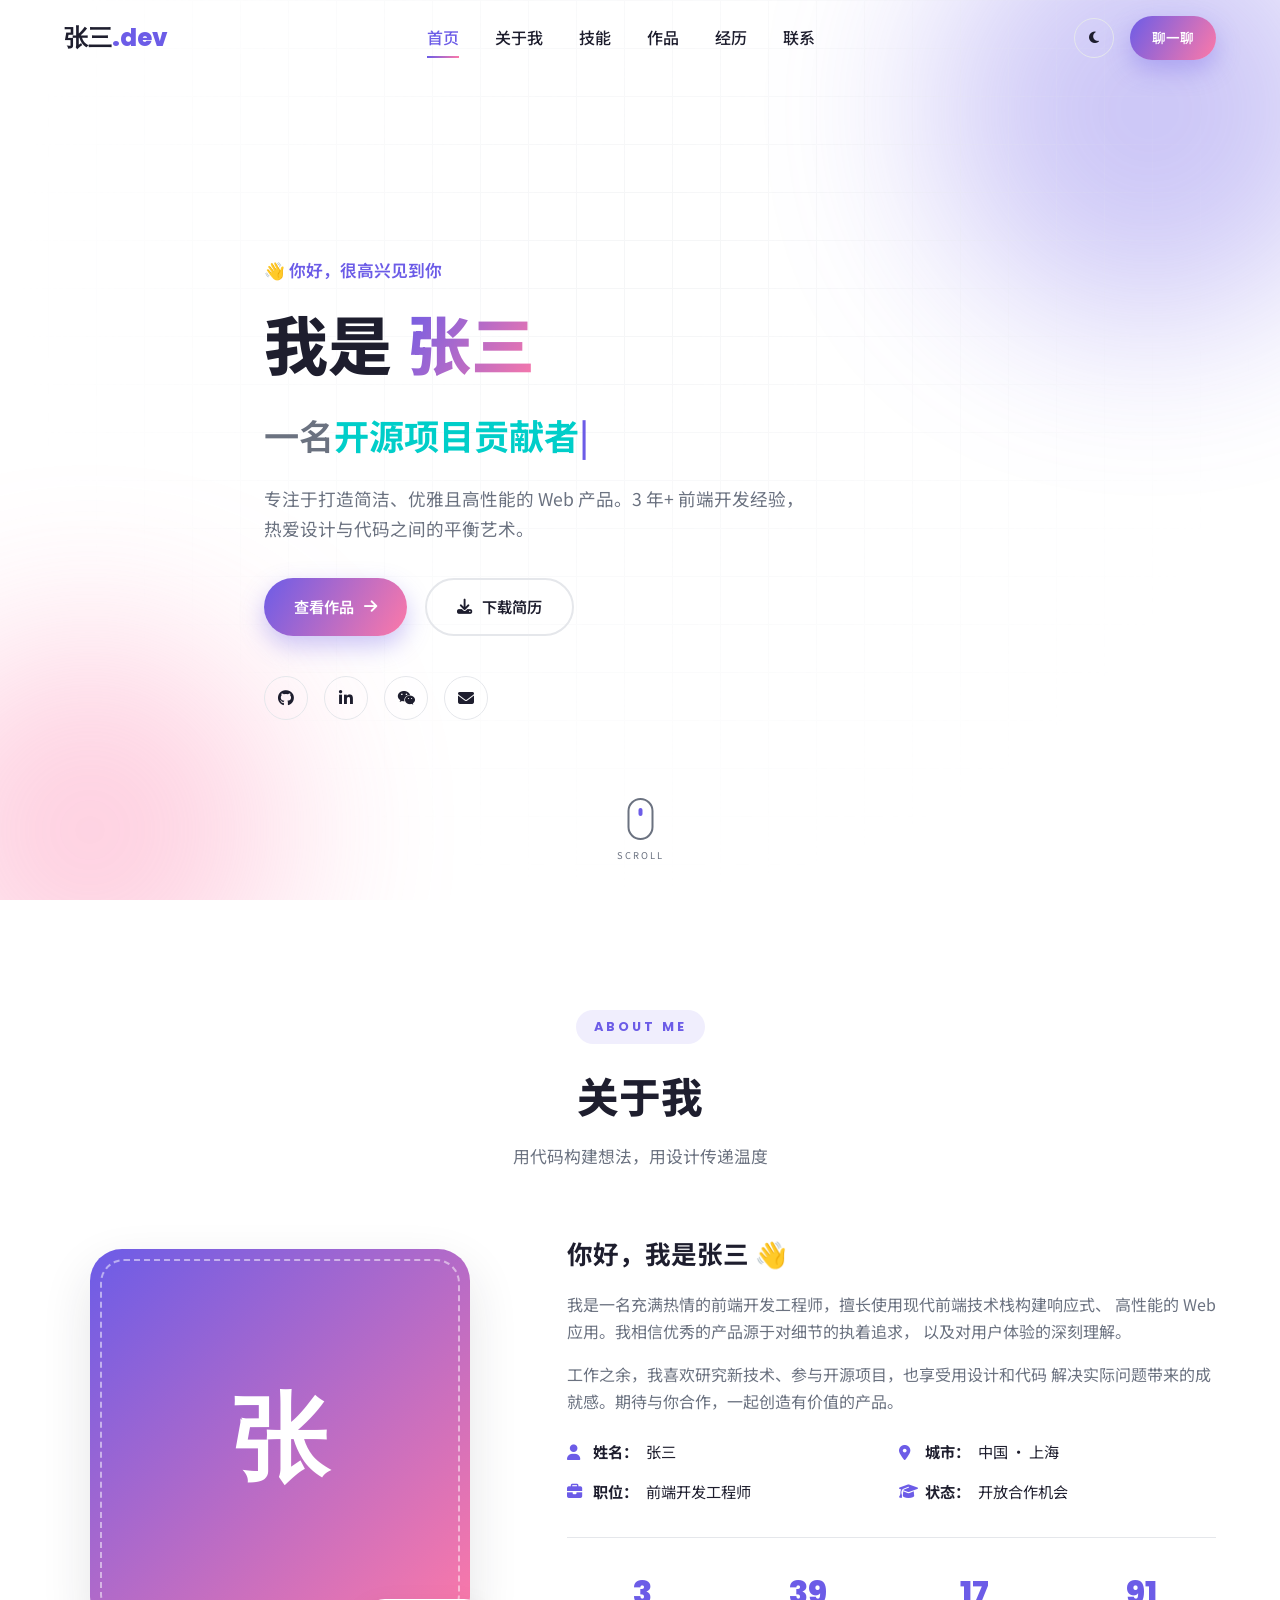
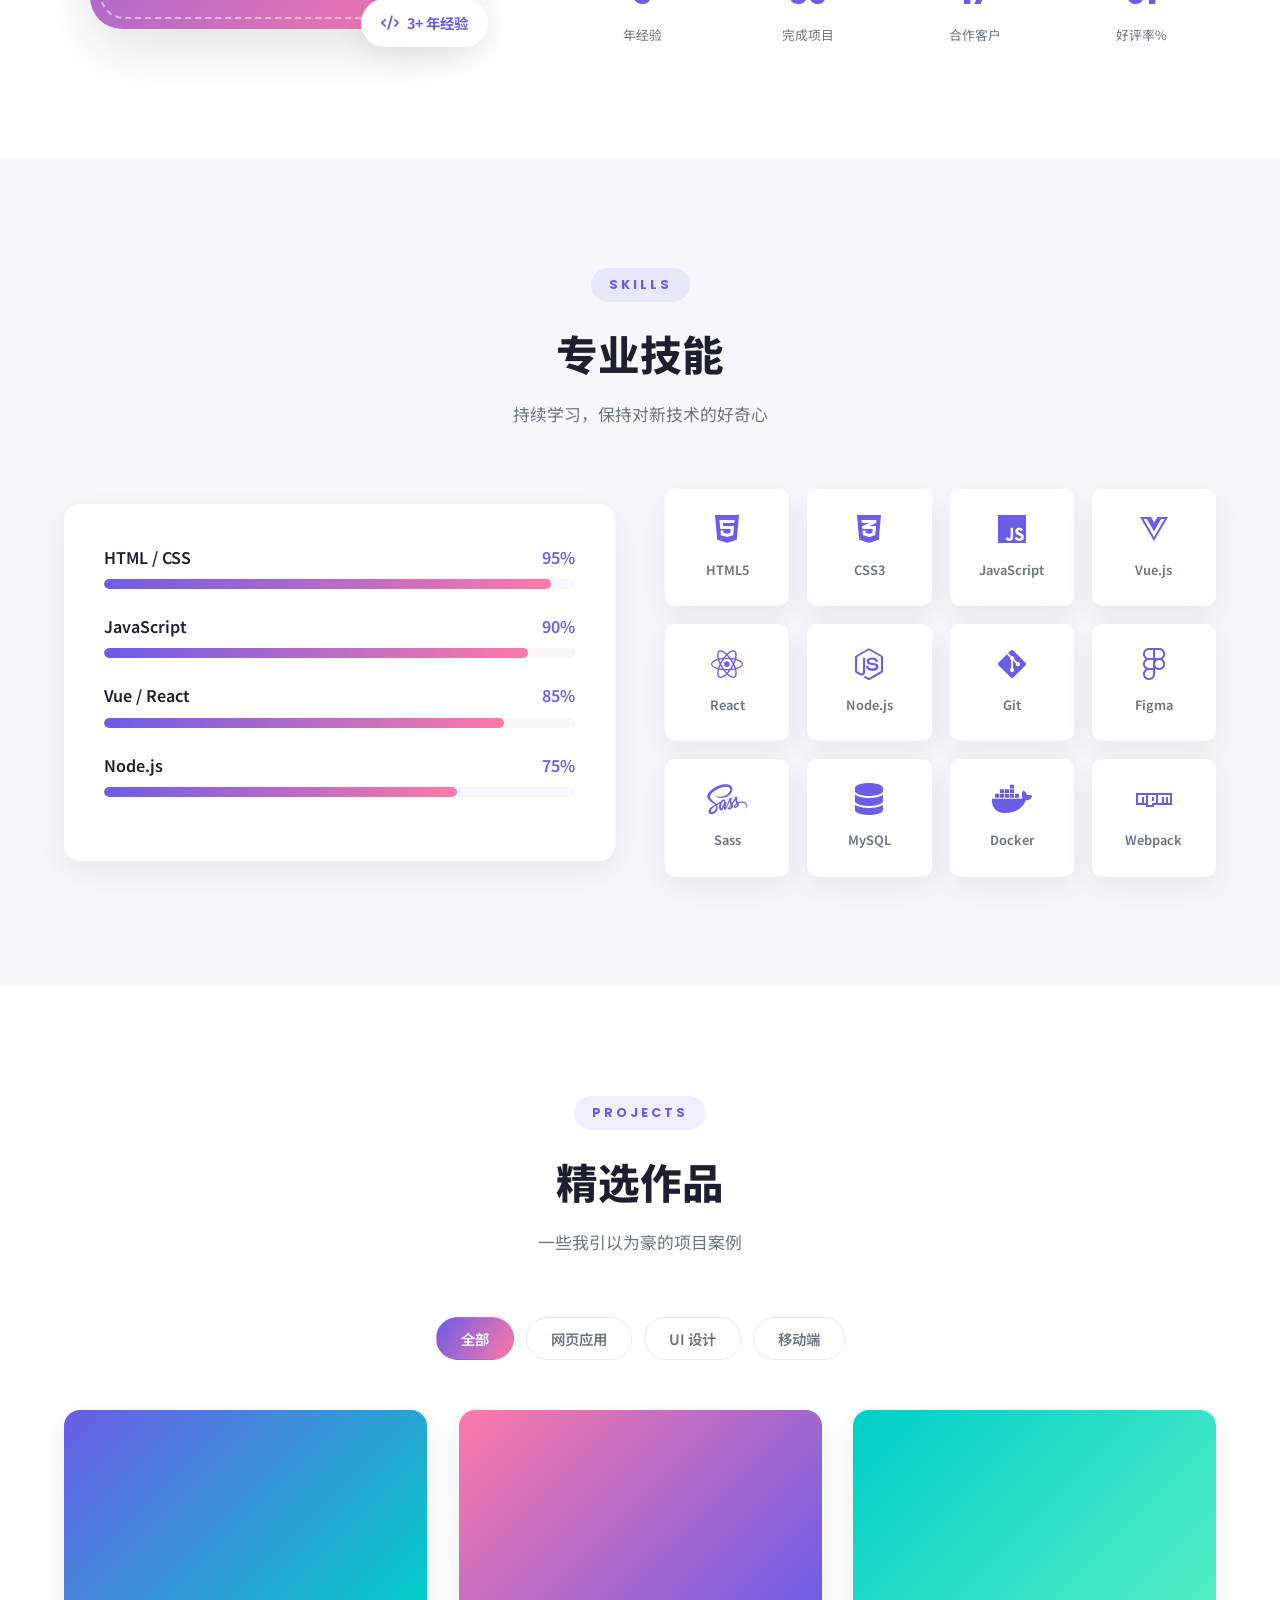
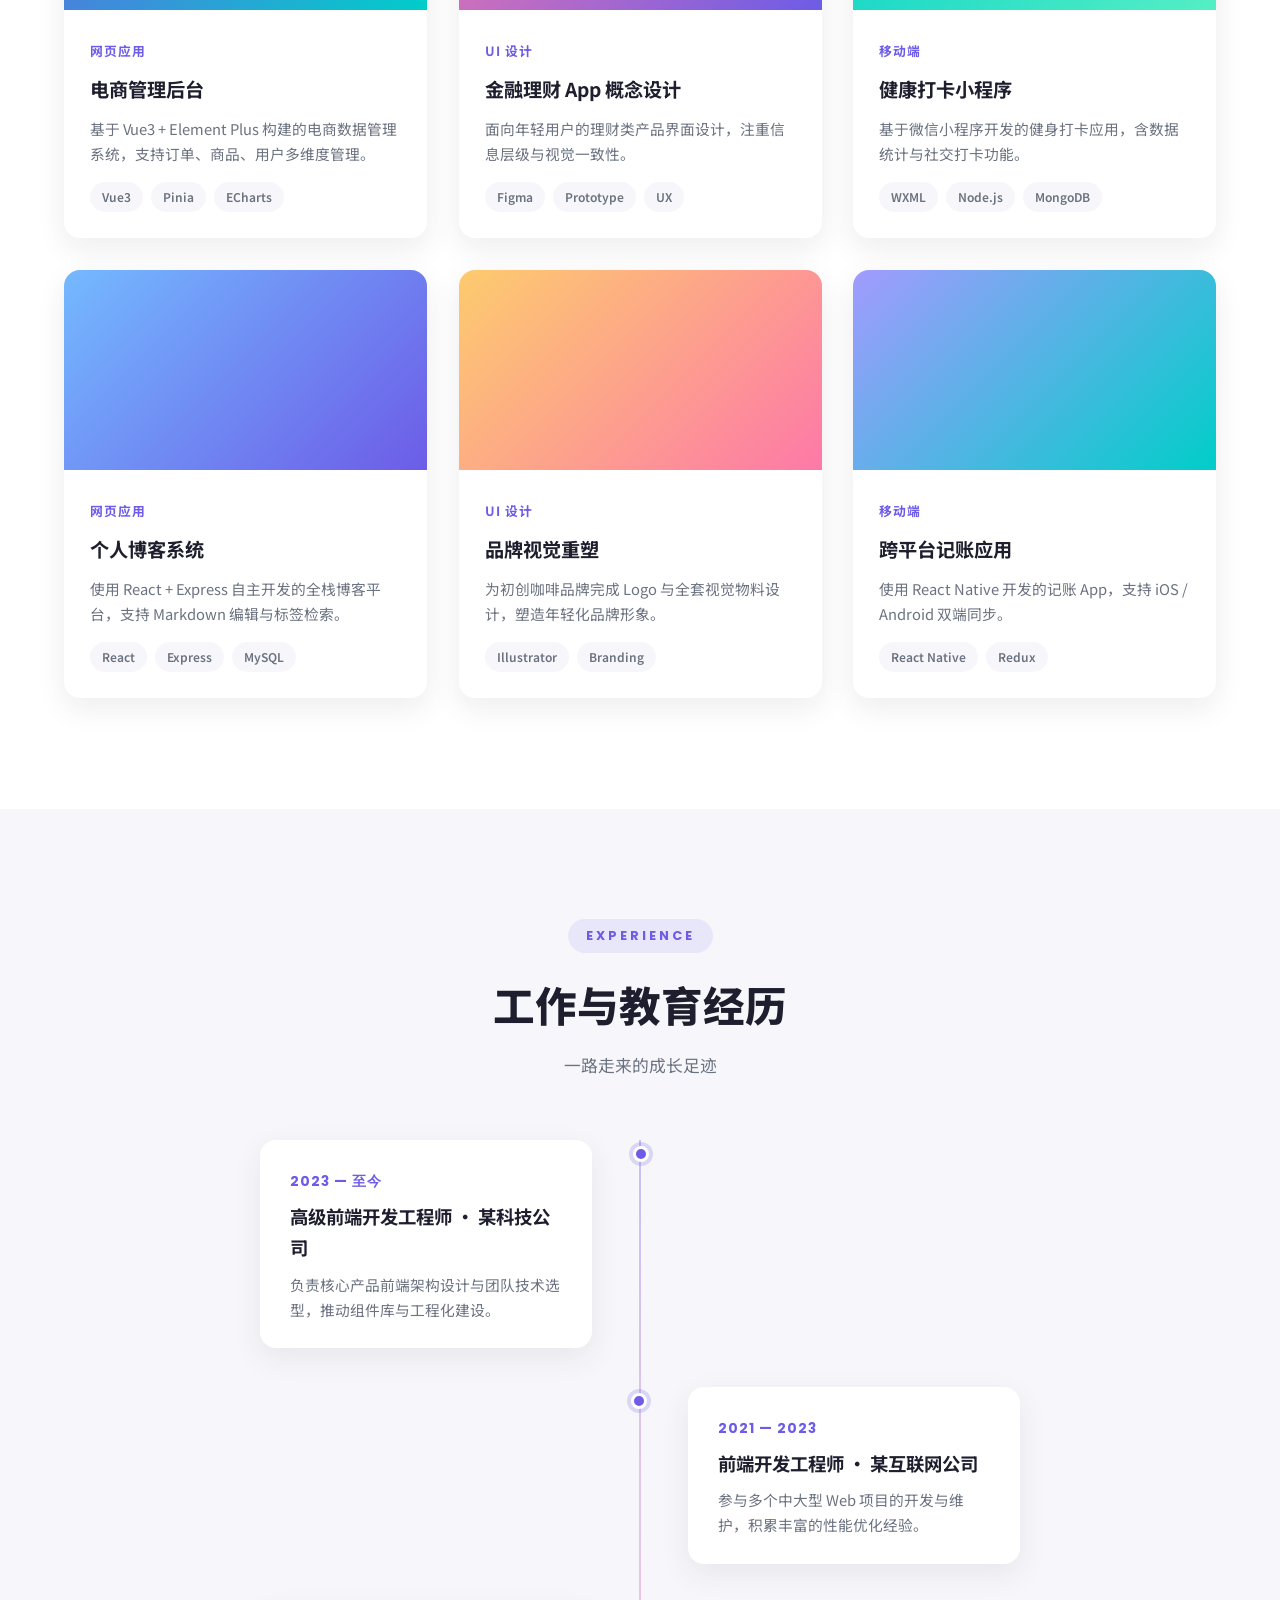
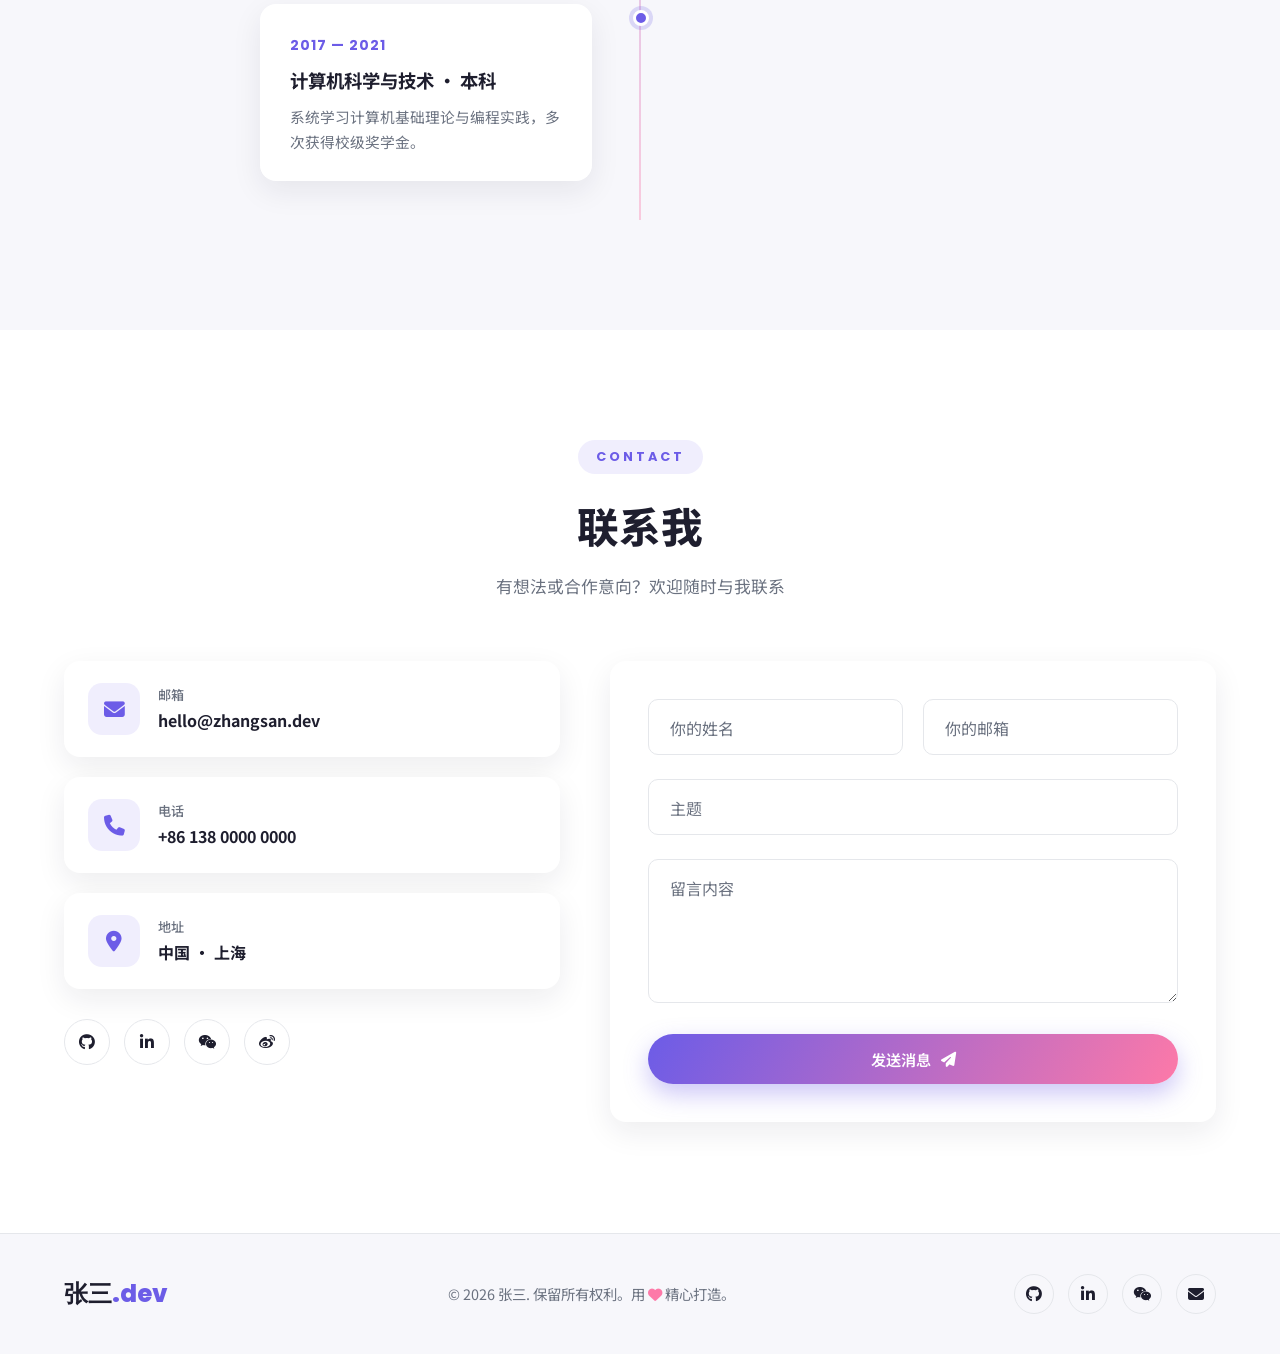
==== index.html @ 533875e2 "init: 初始化项目仓库 (index.html 主页面, css/style.css 样式, js/main.js 逻辑, demo/index.html 演示页, .gitignore 忽略 I" ====
<!DOCTYPE html>
<html lang="zh-CN">
<head>
<meta charset="UTF-8">
<meta name="viewport" content="width=device-width, initial-scale=1.0">
<title>张三 · 个人作品集</title>
<meta name="description" content="张三的个人作品集网站 —— 前端开发工程师，专注于创造美观且高效的数字体验。">
<link rel="icon" href="data:image/svg+xml,<svg xmlns=%22http://www.w3.org/2000/svg%22 viewBox=%220 0 100 100%22><text y=%22.9em%22 font-size=%2290%22>🚀</text></svg>">
<link rel="preconnect" href="https://fonts.googleapis.com">
<link href="https://fonts.googleapis.com/css2?family=Poppins:wght@400;500;600;700;800&family=Noto+Sans+SC:wght@400;500;700;900&display=swap" rel="stylesheet">
<link rel="stylesheet" href="https://cdnjs.cloudflare.com/ajax/libs/font-awesome/6.5.1/css/all.min.css">
<link rel="stylesheet" href="css/style.css">
</head>
<body>

<!-- 预加载动画 -->
<div id="preloader">
  <div class="loader-logo">JS<span>.</span></div>
</div>

<!-- 自定义鼠标光点（大屏效果） -->
<div class="cursor-dot" id="cursorDot"></div>

<!-- 顶部导航栏 -->
<header class="navbar" id="navbar">
  <div class="container nav-inner">
    <a href="#home" class="logo">张三<span>.dev</span></a>
    <nav class="nav-links" id="navLinks">
      <a href="#home" class="nav-link active" data-nav>首页</a>
      <a href="#about" class="nav-link" data-nav>关于我</a>
      <a href="#skills" class="nav-link" data-nav>技能</a>
      <a href="#projects" class="nav-link" data-nav>作品</a>
      <a href="#timeline" class="nav-link" data-nav>经历</a>
      <a href="#contact" class="nav-link" data-nav>联系</a>
    </nav>
    <div class="nav-actions">
      <button class="theme-toggle" id="themeToggle" aria-label="切换主题">
        <i class="fa-solid fa-moon"></i>
      </button>
      <a href="#contact" class="btn btn-primary btn-sm nav-cta">聊一聊</a>
      <button class="hamburger" id="hamburger" aria-label="打开菜单">
        <span></span><span></span><span></span>
      </button>
    </div>
  </div>
</header>

<!-- Hero 首屏 -->
<section id="home" class="hero">
  <div class="hero-bg">
    <div class="blob blob-1"></div>
    <div class="blob blob-2"></div>
    <div class="grid-overlay"></div>
  </div>
  <div class="container hero-inner">
    <p class="hero-eyebrow reveal-up">👋 你好，很高兴见到你</p>
    <h1 class="hero-title reveal-up" style="--delay:0.1s">
      我是 <span class="gradient-text">张三</span><br>
      <span class="typing-wrap">一名<span id="typedText" class="typed"></span><span class="cursor-blink">|</span></span>
    </h1>
    <p class="hero-desc reveal-up" style="--delay:0.2s">
      专注于打造简洁、优雅且高性能的 Web 产品。3 年+ 前端开发经验，
      热爱设计与代码之间的平衡艺术。
    </p>
    <div class="hero-actions reveal-up" style="--delay:0.3s">
      <a href="#projects" class="btn btn-primary">查看作品 <i class="fa-solid fa-arrow-right"></i></a>
      <a href="#" class="btn btn-outline" id="downloadCV"><i class="fa-solid fa-download"></i> 下载简历</a>
    </div>
    <div class="hero-socials reveal-up" style="--delay:0.4s">
      <a href="#" aria-label="GitHub"><i class="fa-brands fa-github"></i></a>
      <a href="#" aria-label="领英"><i class="fa-brands fa-linkedin-in"></i></a>
      <a href="#" aria-label="微信"><i class="fa-brands fa-weixin"></i></a>
      <a href="#" aria-label="邮箱"><i class="fa-solid fa-envelope"></i></a>
    </div>
  </div>
  <a href="#about" class="scroll-indicator" aria-label="向下滚动">
    <span></span>
    <small>SCROLL</small>
  </a>
</section>

<!-- 关于我 -->
<section id="about" class="section">
  <div class="container">
    <div class="section-head reveal-up">
      <span class="section-tag">ABOUT ME</span>
      <h2 class="section-title">关于我</h2>
      <p class="section-sub">用代码构建想法，用设计传递温度</p>
    </div>
    <div class="about-grid">
      <div class="about-visual reveal-left">
        <div class="avatar-frame">
          <div class="avatar-circle">
            <span>张</span>
          </div>
          <div class="avatar-badge"><i class="fa-solid fa-code"></i> 3+ 年经验</div>
        </div>
      </div>
      <div class="about-content reveal-right">
        <h3>你好，我是张三 <span class="wave">👋</span></h3>
        <p>
          我是一名充满热情的前端开发工程师，擅长使用现代前端技术栈构建响应式、
          高性能的 Web 应用。我相信优秀的产品源于对细节的执着追求，
          以及对用户体验的深刻理解。
        </p>
        <p>
          工作之余，我喜欢研究新技术、参与开源项目，也享受用设计和代码
          解决实际问题带来的成就感。期待与你合作，一起创造有价值的产品。
        </p>
        <div class="about-info">
          <div><i class="fa-solid fa-user"></i> <b>姓名：</b>张三</div>
          <div><i class="fa-solid fa-location-dot"></i> <b>城市：</b>中国 · 上海</div>
          <div><i class="fa-solid fa-briefcase"></i> <b>职位：</b>前端开发工程师</div>
          <div><i class="fa-solid fa-graduation-cap"></i> <b>状态：</b>开放合作机会</div>
        </div>
        <div class="stats-row">
          <div class="stat-item"><span class="stat-num" data-count="3">0</span><small>年经验</small></div>
          <div class="stat-item"><span class="stat-num" data-count="42">0</span><small>完成项目</small></div>
          <div class="stat-item"><span class="stat-num" data-count="18">0</span><small>合作客户</small></div>
          <div class="stat-item"><span class="stat-num" data-count="99">0</span><small>好评率%</small></div>
        </div>
      </div>
    </div>
  </div>
</section>

<!-- 技能 -->
<section id="skills" class="section section-alt">
  <div class="container">
    <div class="section-head reveal-up">
      <span class="section-tag">SKILLS</span>
      <h2 class="section-title">专业技能</h2>
      <p class="section-sub">持续学习，保持对新技术的好奇心</p>
    </div>
    <div class="skills-grid">
      <div class="skill-card reveal-up" style="--delay:0.05s">
        <div class="skill-bar-row"><span>HTML / CSS</span><em>95%</em></div>
        <div class="skill-bar"><i style="--w:95%"></i></div>
        <div class="skill-bar-row"><span>JavaScript</span><em>90%</em></div>
        <div class="skill-bar"><i style="--w:90%"></i></div>
        <div class="skill-bar-row"><span>Vue / React</span><em>85%</em></div>
        <div class="skill-bar"><i style="--w:85%"></i></div>
        <div class="skill-bar-row"><span>Node.js</span><em>75%</em></div>
        <div class="skill-bar"><i style="--w:75%"></i></div>
      </div>
      <div class="skill-icons reveal-up" style="--delay:0.15s">
        <div class="icon-card"><i class="fa-brands fa-html5"></i><span>HTML5</span></div>
        <div class="icon-card"><i class="fa-brands fa-css3-alt"></i><span>CSS3</span></div>
        <div class="icon-card"><i class="fa-brands fa-js"></i><span>JavaScript</span></div>
        <div class="icon-card"><i class="fa-brands fa-vuejs"></i><span>Vue.js</span></div>
        <div class="icon-card"><i class="fa-brands fa-react"></i><span>React</span></div>
        <div class="icon-card"><i class="fa-brands fa-node-js"></i><span>Node.js</span></div>
        <div class="icon-card"><i class="fa-brands fa-git-alt"></i><span>Git</span></div>
        <div class="icon-card"><i class="fa-brands fa-figma"></i><span>Figma</span></div>
        <div class="icon-card"><i class="fa-brands fa-sass"></i><span>Sass</span></div>
        <div class="icon-card"><i class="fa-solid fa-database"></i><span>MySQL</span></div>
        <div class="icon-card"><i class="fa-brands fa-docker"></i><span>Docker</span></div>
        <div class="icon-card"><i class="fa-brands fa-npm"></i><span>Webpack</span></div>
      </div>
    </div>
  </div>
</section>

<!-- 作品展示 -->
<section id="projects" class="section">
  <div class="container">
    <div class="section-head reveal-up">
      <span class="section-tag">PROJECTS</span>
      <h2 class="section-title">精选作品</h2>
      <p class="section-sub">一些我引以为豪的项目案例</p>
    </div>
    <div class="filter-bar reveal-up">
      <button class="filter-btn active" data-filter="all">全部</button>
      <button class="filter-btn" data-filter="web">网页应用</button>
      <button class="filter-btn" data-filter="ui">UI 设计</button>
      <button class="filter-btn" data-filter="mobile">移动端</button>
    </div>
    <div class="projects-grid" id="projectsGrid">

      <article class="project-card reveal-up" data-cat="web" style="--delay:0.05s">
        <div class="project-thumb thumb-1">
          <div class="project-overlay">
            <a href="#" aria-label="预览"><i class="fa-solid fa-eye"></i></a>
            <a href="#" aria-label="源码"><i class="fa-brands fa-github"></i></a>
          </div>
        </div>
        <div class="project-body">
          <span class="project-cat">网页应用</span>
          <h3>电商管理后台</h3>
          <p>基于 Vue3 + Element Plus 构建的电商数据管理系统，支持订单、商品、用户多维度管理。</p>
          <div class="tags"><span>Vue3</span><span>Pinia</span><span>ECharts</span></div>
        </div>
      </article>

      <article class="project-card reveal-up" data-cat="ui" style="--delay:0.1s">
        <div class="project-thumb thumb-2">
          <div class="project-overlay">
            <a href="#" aria-label="预览"><i class="fa-solid fa-eye"></i></a>
            <a href="#" aria-label="源码"><i class="fa-brands fa-github"></i></a>
          </div>
        </div>
        <div class="project-body">
          <span class="project-cat">UI 设计</span>
          <h3>金融理财 App 概念设计</h3>
          <p>面向年轻用户的理财类产品界面设计，注重信息层级与视觉一致性。</p>
          <div class="tags"><span>Figma</span><span>Prototype</span><span>UX</span></div>
        </div>
      </article>

      <article class="project-card reveal-up" data-cat="mobile" style="--delay:0.15s">
        <div class="project-thumb thumb-3">
          <div class="project-overlay">
            <a href="#" aria-label="预览"><i class="fa-solid fa-eye"></i></a>
            <a href="#" aria-label="源码"><i class="fa-brands fa-github"></i></a>
          </div>
        </div>
        <div class="project-body">
          <span class="project-cat">移动端</span>
          <h3>健康打卡小程序</h3>
          <p>基于微信小程序开发的健身打卡应用，含数据统计与社交打卡功能。</p>
          <div class="tags"><span>WXML</span><span>Node.js</span><span>MongoDB</span></div>
        </div>
      </article>

      <article class="project-card reveal-up" data-cat="web" style="--delay:0.2s">
        <div class="project-thumb thumb-4">
          <div class="project-overlay">
            <a href="#" aria-label="预览"><i class="fa-solid fa-eye"></i></a>
            <a href="#" aria-label="源码"><i class="fa-brands fa-github"></i></a>
          </div>
        </div>
        <div class="project-body">
          <span class="project-cat">网页应用</span>
          <h3>个人博客系统</h3>
          <p>使用 React + Express 自主开发的全栈博客平台，支持 Markdown 编辑与标签检索。</p>
          <div class="tags"><span>React</span><span>Express</span><span>MySQL</span></div>
        </div>
      </article>

      <article class="project-card reveal-up" data-cat="ui" style="--delay:0.25s">
        <div class="project-thumb thumb-5">
          <div class="project-overlay">
            <a href="#" aria-label="预览"><i class="fa-solid fa-eye"></i></a>
            <a href="#" aria-label="源码"><i class="fa-brands fa-github"></i></a>
          </div>
        </div>
        <div class="project-body">
          <span class="project-cat">UI 设计</span>
          <h3>品牌视觉重塑</h3>
          <p>为初创咖啡品牌完成 Logo 与全套视觉物料设计，塑造年轻化品牌形象。</p>
          <div class="tags"><span>Illustrator</span><span>Branding</span></div>
        </div>
      </article>

      <article class="project-card reveal-up" data-cat="mobile" style="--delay:0.3s">
        <div class="project-thumb thumb-6">
          <div class="project-overlay">
            <a href="#" aria-label="预览"><i class="fa-solid fa-eye"></i></a>
            <a href="#" aria-label="源码"><i class="fa-brands fa-github"></i></a>
          </div>
        </div>
        <div class="project-body">
          <span class="project-cat">移动端</span>
          <h3>跨平台记账应用</h3>
          <p>使用 React Native 开发的记账 App，支持 iOS / Android 双端同步。</p>
          <div class="tags"><span>React Native</span><span>Redux</span></div>
        </div>
      </article>

    </div>
  </div>
</section>

<!-- 经历时间线 -->
<section id="timeline" class="section section-alt">
  <div class="container">
    <div class="section-head reveal-up">
      <span class="section-tag">EXPERIENCE</span>
      <h2 class="section-title">工作与教育经历</h2>
      <p class="section-sub">一路走来的成长足迹</p>
    </div>
    <div class="timeline">
      <div class="timeline-item reveal-up">
        <div class="timeline-dot"></div>
        <div class="timeline-content">
          <span class="timeline-date">2023 — 至今</span>
          <h3>高级前端开发工程师 · 某科技公司</h3>
          <p>负责核心产品前端架构设计与团队技术选型，推动组件库与工程化建设。</p>
        </div>
      </div>
      <div class="timeline-item reveal-up">
        <div class="timeline-dot"></div>
        <div class="timeline-content">
          <span class="timeline-date">2021 — 2023</span>
          <h3>前端开发工程师 · 某互联网公司</h3>
          <p>参与多个中大型 Web 项目的开发与维护，积累丰富的性能优化经验。</p>
        </div>
      </div>
      <div class="timeline-item reveal-up">
        <div class="timeline-dot"></div>
        <div class="timeline-content">
          <span class="timeline-date">2017 — 2021</span>
          <h3>计算机科学与技术 · 本科</h3>
          <p>系统学习计算机基础理论与编程实践，多次获得校级奖学金。</p>
        </div>
      </div>
    </div>
  </div>
</section>

<!-- 联系方式 -->
<section id="contact" class="section">
  <div class="container">
    <div class="section-head reveal-up">
      <span class="section-tag">CONTACT</span>
      <h2 class="section-title">联系我</h2>
      <p class="section-sub">有想法或合作意向？欢迎随时与我联系</p>
    </div>
    <div class="contact-grid">
      <div class="contact-info reveal-left">
        <div class="contact-item">
          <div class="contact-icon"><i class="fa-solid fa-envelope"></i></div>
          <div><b>邮箱</b><p>hello@zhangsan.dev</p></div>
        </div>
        <div class="contact-item">
          <div class="contact-icon"><i class="fa-solid fa-phone"></i></div>
          <div><b>电话</b><p>+86 138 0000 0000</p></div>
        </div>
        <div class="contact-item">
          <div class="contact-icon"><i class="fa-solid fa-location-dot"></i></div>
          <div><b>地址</b><p>中国 · 上海</p></div>
        </div>
        <div class="contact-socials">
          <a href="#" aria-label="GitHub"><i class="fa-brands fa-github"></i></a>
          <a href="#" aria-label="领英"><i class="fa-brands fa-linkedin-in"></i></a>
          <a href="#" aria-label="微信"><i class="fa-brands fa-weixin"></i></a>
          <a href="#" aria-label="微博"><i class="fa-brands fa-weibo"></i></a>
        </div>
      </div>
      <form class="contact-form reveal-right" id="contactForm" novalidate>
        <div class="form-row">
          <div class="form-group">
            <input type="text" id="name" name="name" placeholder=" " required>
            <label for="name">你的姓名</label>
            <span class="form-error">请输入姓名</span>
          </div>
          <div class="form-group">
            <input type="email" id="email" name="email" placeholder=" " required>
            <label for="email">你的邮箱</label>
            <span class="form-error">请输入有效邮箱</span>
          </div>
        </div>
        <div class="form-group">
          <input type="text" id="subject" name="subject" placeholder=" " required>
          <label for="subject">主题</label>
          <span class="form-error">请输入主题</span>
        </div>
        <div class="form-group">
          <textarea id="message" name="message" rows="5" placeholder=" " required></textarea>
          <label for="message">留言内容</label>
          <span class="form-error">请输入留言内容</span>
        </div>
        <button type="submit" class="btn btn-primary btn-block">
          <span>发送消息</span> <i class="fa-solid fa-paper-plane"></i>
        </button>
        <p class="form-success" id="formSuccess">✅ 消息已发送，我会尽快回复你！</p>
      </form>
    </div>
  </div>
</section>

<!-- 页脚 -->
<footer class="footer">
  <div class="container footer-inner">
    <a href="#home" class="logo">张三<span>.dev</span></a>
    <p>&copy; <span id="year"></span> 张三. 保留所有权利。用 <i class="fa-solid fa-heart"></i> 精心打造。</p>
    <div class="footer-socials">
      <a href="#" aria-label="GitHub"><i class="fa-brands fa-github"></i></a>
      <a href="#" aria-label="领英"><i class="fa-brands fa-linkedin-in"></i></a>
      <a href="#" aria-label="微信"><i class="fa-brands fa-weixin"></i></a>
      <a href="#" aria-label="邮箱"><i class="fa-solid fa-envelope"></i></a>
    </div>
  </div>
</footer>

<button id="backToTop" aria-label="回到顶部"><i class="fa-solid fa-arrow-up"></i></button>

<script src="js/main.js"></script>
</body>
</html>
---- css/style.css ----
/* ==========================================================================
   个人作品集网站 · 样式表
   目录：
   1. 变量 & 基础重置
   2. 通用工具类（按钮、容器、section 标题等）
   3. 预加载 & 光标
   4. 导航栏
   5. Hero 首屏
   6. 关于我
   7. 技能
   8. 作品
   9. 时间线
   10. 联系表单
   11. 页脚 & 回到顶部
   12. 动画 & 响应式
   ========================================================================== */

/* 1. 变量 & 基础重置 ------------------------------------------------------ */
:root {
  --primary: #6c5ce7;
  --primary-dark: #5647c9;
  --accent: #00cec9;
  --pink: #fd79a8;
  --bg: #ffffff;
  --bg-alt: #f7f7fb;
  --text: #1e1e2e;
  --text-light: #6b7280;
  --border: #e5e7eb;
  --card-bg: #ffffff;
  --shadow: 0 10px 30px rgba(30, 30, 46, 0.08);
  --shadow-lg: 0 20px 50px rgba(30, 30, 46, 0.12);
  --radius: 16px;
  --radius-sm: 10px;
  --font-en: 'Poppins', sans-serif;
  --font-cn: 'Noto Sans SC', sans-serif;
  --transition: 0.35s cubic-bezier(0.65, 0, 0.35, 1);
  --header-h: 76px;
}

[data-theme="dark"] {
  --bg: #0f0f1a;
  --bg-alt: #15151f;
  --text: #edeef7;
  --text-light: #9a9ab0;
  --border: #2a2a3d;
  --card-bg: #191926;
  --shadow: 0 10px 30px rgba(0, 0, 0, 0.35);
  --shadow-lg: 0 20px 50px rgba(0, 0, 0, 0.5);
}

* { margin: 0; padding: 0; box-sizing: border-box; }

html { scroll-behavior: smooth; }

body {
  font-family: var(--font-cn), var(--font-en);
  background: var(--bg);
  color: var(--text);
  line-height: 1.7;
  overflow-x: hidden;
  transition: background var(--transition), color var(--transition);
}

img { max-width: 100%; display: block; }
a { text-decoration: none; color: inherit; }
ul, li { list-style: none; }
button { font-family: inherit; border: none; background: none; cursor: pointer; }
input, textarea { font-family: inherit; }

::selection { background: var(--primary); color: #fff; }

::-webkit-scrollbar { width: 8px; }
::-webkit-scrollbar-track { background: var(--bg-alt); }
::-webkit-scrollbar-thumb { background: var(--primary); border-radius: 10px; }

.container {
  width: 100%;
  max-width: 1200px;
  margin: 0 auto;
  padding: 0 24px;
}

/* 2. 通用工具类 ----------------------------------------------------------- */
.gradient-text {
  background: linear-gradient(120deg, var(--primary), var(--pink));
  -webkit-background-clip: text;
  background-clip: text;
  color: transparent;
}

.btn {
  display: inline-flex;
  align-items: center;
  gap: 10px;
  padding: 14px 30px;
  border-radius: 50px;
  font-weight: 600;
  font-size: 0.95rem;
  transition: all var(--transition);
  white-space: nowrap;
}
.btn-primary {
  background: linear-gradient(120deg, var(--primary), var(--pink));
  color: #fff;
  box-shadow: 0 10px 25px rgba(108, 92, 231, 0.35);
}
.btn-primary:hover { transform: translateY(-3px); box-shadow: 0 15px 30px rgba(108, 92, 231, 0.45); }
.btn-outline {
  border: 2px solid var(--border);
  color: var(--text);
}
.btn-outline:hover { border-color: var(--primary); color: var(--primary); transform: translateY(-3px); }
.btn-sm { padding: 10px 22px; font-size: 0.85rem; }
.btn-block { width: 100%; justify-content: center; }

.section { padding: 110px 0; }
.section-alt { background: var(--bg-alt); }

.section-head { text-align: center; max-width: 640px; margin: 0 auto 60px; }
.section-tag {
  display: inline-block;
  font-family: var(--font-en);
  font-size: 0.8rem;
  font-weight: 700;
  letter-spacing: 3px;
  color: var(--primary);
  background: rgba(108, 92, 231, 0.1);
  padding: 6px 18px;
  border-radius: 30px;
  margin-bottom: 16px;
}
.section-title {
  font-size: clamp(1.8rem, 4vw, 2.6rem);
  font-weight: 800;
  margin-bottom: 12px;
}
.section-sub { color: var(--text-light); font-size: 1.05rem; }

/* 3. 预加载 & 光标 --------------------------------------------------------- */
#preloader {
  position: fixed;
  inset: 0;
  z-index: 9999;
  background: var(--bg);
  display: flex;
  align-items: center;
  justify-content: center;
  transition: opacity 0.6s ease, visibility 0.6s ease;
}
#preloader.hidden { opacity: 0; visibility: hidden; }
.loader-logo {
  font-family: var(--font-en);
  font-size: 2.5rem;
  font-weight: 800;
  color: var(--text);
  animation: pulseLogo 1.1s ease-in-out infinite;
}
.loader-logo span { color: var(--primary); }
@keyframes pulseLogo {
  0%, 100% { transform: scale(1); opacity: 1; }
  50% { transform: scale(1.15); opacity: 0.6; }
}

.cursor-dot {
  position: fixed;
  width: 18px;
  height: 18px;
  border: 2px solid var(--primary);
  border-radius: 50%;
  pointer-events: none;
  z-index: 9998;
  transform: translate(-50%, -50%);
  transition: width 0.2s, height 0.2s, background 0.2s;
  display: none;
}
@media (hover: hover) and (pointer: fine) {
  .cursor-dot { display: block; }
}
.cursor-dot.grow { width: 36px; height: 36px; background: rgba(108, 92, 231, 0.15); }

/* 4. 导航栏 --------------------------------------------------------------- */
.navbar {
  position: fixed;
  top: 0;
  left: 0;
  right: 0;
  z-index: 1000;
  height: var(--header-h);
  display: flex;
  align-items: center;
  transition: background var(--transition), box-shadow var(--transition), height var(--transition);
}
.navbar.scrolled {
  background: var(--bg);
  box-shadow: 0 4px 24px rgba(0, 0, 0, 0.08);
  height: 66px;
}
.nav-inner { display: flex; align-items: center; justify-content: space-between; width: 100%; }
.logo {
  font-family: var(--font-en);
  font-size: 1.5rem;
  font-weight: 800;
  color: var(--text);
}
.logo span { color: var(--primary); }
.nav-links { display: flex; gap: 36px; }
.nav-link {
  position: relative;
  font-weight: 500;
  color: var(--text);
  padding: 6px 0;
}
.nav-link::after {
  content: '';
  position: absolute;
  left: 0; bottom: 0;
  width: 0; height: 2px;
  background: linear-gradient(90deg, var(--primary), var(--pink));
  transition: width var(--transition);
}
.nav-link:hover::after, .nav-link.active::after { width: 100%; }
.nav-link.active { color: var(--primary); }
.nav-actions { display: flex; align-items: center; gap: 16px; }
.theme-toggle {
  width: 40px; height: 40px;
  border-radius: 50%;
  display: flex; align-items: center; justify-content: center;
  border: 1px solid var(--border);
  color: var(--text);
  transition: all var(--transition);
}
.theme-toggle:hover { background: var(--primary); color: #fff; border-color: var(--primary); }
.nav-cta { display: inline-flex; }
.hamburger {
  display: none;
  flex-direction: column;
  gap: 5px;
  width: 30px;
}
.hamburger span {
  height: 2px;
  background: var(--text);
  border-radius: 2px;
  transition: all var(--transition);
}
.hamburger.active span:nth-child(1) { transform: translateY(7px) rotate(45deg); }
.hamburger.active span:nth-child(2) { opacity: 0; }
.hamburger.active span:nth-child(3) { transform: translateY(-7px) rotate(-45deg); }

/* 5. Hero 首屏 ------------------------------------------------------------ */
.hero {
  position: relative;
  min-height: 100vh;
  display: flex;
  align-items: center;
  overflow: hidden;
  padding-top: var(--header-h);
}
.hero-bg { position: absolute; inset: 0; z-index: -1; overflow: hidden; }
.blob {
  position: absolute;
  border-radius: 50%;
  filter: blur(90px);
  opacity: 0.35;
  animation: floatBlob 10s ease-in-out infinite;
}
.blob-1 {
  width: 420px; height: 420px;
  background: var(--primary);
  top: -100px; right: -80px;
}
.blob-2 {
  width: 380px; height: 380px;
  background: var(--pink);
  bottom: -120px; left: -100px;
  animation-delay: 2s;
}
@keyframes floatBlob {
  0%, 100% { transform: translate(0, 0) scale(1); }
  50% { transform: translate(30px, -30px) scale(1.08); }
}
.grid-overlay {
  position: absolute; inset: 0;
  background-image:
    linear-gradient(var(--border) 1px, transparent 1px),
    linear-gradient(90deg, var(--border) 1px, transparent 1px);
  background-size: 48px 48px;
  opacity: 0.35;
  mask-image: radial-gradient(circle at 50% 30%, #000 10%, transparent 70%);
}
.hero-inner { max-width: 800px; }
.hero-eyebrow {
  font-weight: 600;
  color: var(--primary);
  margin-bottom: 18px;
  font-size: 1.05rem;
}
.hero-title {
  font-size: clamp(2.2rem, 6vw, 4rem);
  font-weight: 800;
  line-height: 1.25;
  margin-bottom: 22px;
}
.typing-wrap { color: var(--text-light); font-size: 0.55em; font-weight: 600; display: inline-block; margin-top: 8px; }
.typed { color: var(--accent); font-weight: 700; }
.cursor-blink { animation: blink 0.9s step-end infinite; color: var(--primary); }
@keyframes blink { 50% { opacity: 0; } }
.hero-desc {
  font-size: 1.1rem;
  color: var(--text-light);
  max-width: 560px;
  margin-bottom: 34px;
}
.hero-actions { display: flex; gap: 18px; flex-wrap: wrap; margin-bottom: 40px; }
.hero-socials { display: flex; gap: 16px; }
.hero-socials a {
  width: 44px; height: 44px;
  display: flex; align-items: center; justify-content: center;
  border: 1px solid var(--border);
  border-radius: 50%;
  transition: all var(--transition);
}
.hero-socials a:hover {
  background: linear-gradient(120deg, var(--primary), var(--pink));
  color: #fff;
  border-color: transparent;
  transform: translateY(-4px);
}
.scroll-indicator {
  position: absolute;
  bottom: 36px; left: 50%;
  transform: translateX(-50%);
  display: flex; flex-direction: column; align-items: center; gap: 8px;
  color: var(--text-light);
  font-size: 0.7rem;
  letter-spacing: 2px;
}
.scroll-indicator span {
  width: 26px; height: 42px;
  border: 2px solid var(--text-light);
  border-radius: 20px;
  position: relative;
}
.scroll-indicator span::before {
  content: '';
  position: absolute;
  top: 8px; left: 50%;
  width: 4px; height: 8px;
  background: var(--primary);
  border-radius: 4px;
  transform: translateX(-50%);
  animation: scrollDot 1.6s ease infinite;
}
@keyframes scrollDot {
  0% { top: 8px; opacity: 1; }
  70% { top: 24px; opacity: 0; }
  100% { top: 8px; opacity: 0; }
}

/* 6. 关于我 ---------------------------------------------------------------- */
.about-grid {
  display: grid;
  grid-template-columns: 0.8fr 1.2fr;
  gap: 70px;
  align-items: center;
}
.avatar-frame { position: relative; max-width: 380px; margin: 0 auto; }
.avatar-circle {
  width: 100%;
  aspect-ratio: 1;
  border-radius: 32px;
  background: linear-gradient(135deg, var(--primary), var(--pink));
  display: flex;
  align-items: center;
  justify-content: center;
  box-shadow: var(--shadow-lg);
  position: relative;
  overflow: hidden;
}
.avatar-circle::before {
  content: '';
  position: absolute;
  inset: 10px;
  border: 2px dashed rgba(255,255,255,0.5);
  border-radius: 24px;
  animation: rotateSlow 20s linear infinite;
}
@keyframes rotateSlow { to { transform: rotate(360deg); } }
.avatar-circle span {
  font-family: var(--font-en);
  font-size: 6rem;
  font-weight: 800;
  color: #fff;
}
.avatar-badge {
  position: absolute;
  bottom: -18px; right: -18px;
  background: var(--card-bg);
  padding: 12px 20px;
  border-radius: 50px;
  box-shadow: var(--shadow);
  font-weight: 700;
  font-size: 0.9rem;
  display: flex; align-items: center; gap: 8px;
  color: var(--primary);
}
.about-content h3 { font-size: 1.6rem; margin-bottom: 16px; }
.about-content p { color: var(--text-light); margin-bottom: 16px; }
.wave { display: inline-block; animation: waveHand 2.2s ease-in-out infinite; transform-origin: 70% 70%; }
@keyframes waveHand {
  0%, 100% { transform: rotate(0deg); }
  15% { transform: rotate(18deg); }
  30% { transform: rotate(-10deg); }
  45% { transform: rotate(18deg); }
  60% { transform: rotate(0deg); }
}
.about-info {
  display: grid;
  grid-template-columns: 1fr 1fr;
  gap: 14px;
  margin: 24px 0 32px;
}
.about-info div { font-size: 0.95rem; display: flex; align-items: center; gap: 8px; }
.about-info i { color: var(--primary); width: 18px; }
.stats-row {
  display: grid;
  grid-template-columns: repeat(4, 1fr);
  gap: 16px;
  border-top: 1px solid var(--border);
  padding-top: 28px;
}
.stat-item { text-align: center; }
.stat-num {
  display: block;
  font-family: var(--font-en);
  font-size: 2rem;
  font-weight: 800;
  color: var(--primary);
}
.stat-item small { color: var(--text-light); font-size: 0.8rem; }

/* 7. 技能 ------------------------------------------------------------------ */
.skills-grid {
  display: grid;
  grid-template-columns: 1fr 1fr;
  gap: 50px;
  align-items: center;
}
.skill-card {
  background: var(--card-bg);
  padding: 40px;
  border-radius: var(--radius);
  box-shadow: var(--shadow);
}
.skill-bar-row { display: flex; justify-content: space-between; margin-bottom: 8px; font-weight: 600; }
.skill-bar-row em { color: var(--primary); font-style: normal; }
.skill-bar {
  height: 10px;
  background: var(--bg-alt);
  border-radius: 10px;
  margin-bottom: 24px;
  overflow: hidden;
}
.skill-bar i {
  display: block;
  height: 100%;
  width: 0;
  border-radius: 10px;
  background: linear-gradient(90deg, var(--primary), var(--pink));
  transition: width 1.4s cubic-bezier(0.65, 0, 0.35, 1);
}
.skill-bar.in-view i { width: var(--w); }
.skill-icons {
  display: grid;
  grid-template-columns: repeat(4, 1fr);
  gap: 18px;
}
.icon-card {
  background: var(--card-bg);
  border-radius: var(--radius-sm);
  padding: 24px 10px;
  text-align: center;
  box-shadow: var(--shadow);
  transition: transform var(--transition), box-shadow var(--transition);
}
.icon-card:hover { transform: translateY(-8px); box-shadow: var(--shadow-lg); }
.icon-card i { font-size: 2rem; color: var(--primary); margin-bottom: 10px; display: block; }
.icon-card span { font-size: 0.8rem; color: var(--text-light); font-weight: 600; }

/* 8. 作品 ------------------------------------------------------------------ */
.filter-bar {
  display: flex;
  justify-content: center;
  gap: 12px;
  flex-wrap: wrap;
  margin-bottom: 50px;
}
.filter-btn {
  padding: 10px 24px;
  border-radius: 50px;
  border: 1px solid var(--border);
  font-weight: 600;
  font-size: 0.9rem;
  color: var(--text-light);
  transition: all var(--transition);
}
.filter-btn:hover { color: var(--primary); border-color: var(--primary); }
.filter-btn.active {
  background: linear-gradient(120deg, var(--primary), var(--pink));
  color: #fff;
  border-color: transparent;
}
.projects-grid {
  display: grid;
  grid-template-columns: repeat(3, 1fr);
  gap: 32px;
}
.project-card {
  background: var(--card-bg);
  border-radius: var(--radius);
  overflow: hidden;
  box-shadow: var(--shadow);
  transition: transform var(--transition), box-shadow var(--transition);
}
.project-card:hover { transform: translateY(-10px); box-shadow: var(--shadow-lg); }
.project-card.hide { display: none; }
.project-thumb {
  position: relative;
  height: 200px;
  background-size: cover;
  background-position: center;
}
.thumb-1 { background: linear-gradient(135deg, #6c5ce7, #00cec9); }
.thumb-2 { background: linear-gradient(135deg, #fd79a8, #6c5ce7); }
.thumb-3 { background: linear-gradient(135deg, #00cec9, #55efc4); }
.thumb-4 { background: linear-gradient(135deg, #74b9ff, #6c5ce7); }
.thumb-5 { background: linear-gradient(135deg, #fdcb6e, #fd79a8); }
.thumb-6 { background: linear-gradient(135deg, #a29bfe, #00cec9); }
.project-overlay {
  position: absolute; inset: 0;
  background: rgba(15, 15, 26, 0.55);
  display: flex; align-items: center; justify-content: center; gap: 16px;
  opacity: 0;
  transition: opacity var(--transition);
}
.project-card:hover .project-overlay { opacity: 1; }
.project-overlay a {
  width: 46px; height: 46px;
  background: #fff;
  color: var(--primary);
  border-radius: 50%;
  display: flex; align-items: center; justify-content: center;
  font-size: 1.1rem;
  transform: translateY(20px);
  transition: transform var(--transition);
}
.project-card:hover .project-overlay a { transform: translateY(0); }
.project-body { padding: 26px; }
.project-cat { color: var(--primary); font-size: 0.8rem; font-weight: 700; letter-spacing: 1px; }
.project-body h3 { font-size: 1.2rem; margin: 10px 0; }
.project-body p { color: var(--text-light); font-size: 0.92rem; margin-bottom: 16px; }
.tags { display: flex; flex-wrap: wrap; gap: 8px; }
.tags span {
  background: var(--bg-alt);
  color: var(--text-light);
  font-size: 0.75rem;
  padding: 5px 12px;
  border-radius: 20px;
  font-weight: 600;
}

/* 9. 时间线 ---------------------------------------------------------------- */
.timeline {
  position: relative;
  max-width: 760px;
  margin: 0 auto;
}
.timeline::before {
  content: '';
  position: absolute;
  left: 50%;
  top: 0;
  bottom: 0;
  width: 2px;
  background: linear-gradient(180deg, var(--primary), var(--pink));
  transform: translateX(-50%);
  opacity: 0.35;
}
.timeline-item {
  position: relative;
  width: 50%;
  padding: 0 48px 40px 0;
}
.timeline-item:nth-child(even) {
  margin-left: 50%;
  padding: 0 0 40px 48px;
}
.timeline-dot {
  position: absolute;
  top: 6px;
  right: -9px;
  width: 16px;
  height: 16px;
  background: var(--primary);
  border: 3px solid var(--bg);
  border-radius: 50%;
  box-shadow: 0 0 0 4px rgba(108, 92, 231, 0.2);
  z-index: 1;
}
.timeline-item:nth-child(even) .timeline-dot {
  right: auto;
  left: -9px;
}
.timeline-content {
  background: var(--card-bg);
  padding: 26px 30px;
  border-radius: var(--radius);
  box-shadow: var(--shadow);
  transition: transform var(--transition), box-shadow var(--transition);
}
.timeline-content:hover { transform: translateY(-6px); box-shadow: var(--shadow-lg); }
.timeline-date {
  display: inline-block;
  color: var(--primary);
  font-family: var(--font-en);
  font-weight: 700;
  font-size: 0.85rem;
  letter-spacing: 1px;
}
.timeline-content h3 { font-size: 1.15rem; margin: 8px 0; }
.timeline-content p { color: var(--text-light); font-size: 0.92rem; }

/* 10. 联系表单 -------------------------------------------------------------- */
.contact-grid {
  display: grid;
  grid-template-columns: 0.9fr 1.1fr;
  gap: 50px;
  align-items: start;
}
.contact-info { display: flex; flex-direction: column; gap: 20px; }
.contact-item {
  display: flex;
  align-items: center;
  gap: 18px;
  background: var(--card-bg);
  padding: 22px 24px;
  border-radius: var(--radius);
  box-shadow: var(--shadow);
}
.contact-icon {
  width: 52px;
  height: 52px;
  border-radius: 14px;
  background: rgba(108, 92, 231, 0.1);
  color: var(--primary);
  display: flex;
  align-items: center;
  justify-content: center;
  font-size: 1.3rem;
  flex-shrink: 0;
}
.contact-item b { display: block; font-size: 0.82rem; color: var(--text-light); font-weight: 500; }
.contact-item p { font-weight: 700; }
.contact-socials { display: flex; gap: 14px; margin-top: 10px; }
.contact-socials a {
  width: 46px;
  height: 46px;
  display: flex;
  align-items: center;
  justify-content: center;
  border: 1px solid var(--border);
  border-radius: 50%;
  transition: all var(--transition);
}
.contact-socials a:hover {
  background: linear-gradient(120deg, var(--primary), var(--pink));
  color: #fff;
  border-color: transparent;
  transform: translateY(-4px);
}
.contact-form {
  background: var(--card-bg);
  padding: 38px;
  border-radius: var(--radius);
  box-shadow: var(--shadow);
}
.form-row { display: grid; grid-template-columns: 1fr 1fr; gap: 20px; }
.form-group { position: relative; margin-bottom: 24px; }
.form-group input,
.form-group textarea {
  width: 100%;
  padding: 16px;
  border: 1px solid var(--border);
  border-radius: var(--radius-sm);
  background: var(--bg);
  color: var(--text);
  font-size: 0.95rem;
  transition: border-color var(--transition);
}
.form-group textarea { resize: vertical; min-height: 120px; }
.form-group input:focus,
.form-group textarea:focus { outline: none; border-color: var(--primary); }
.form-group label {
  position: absolute;
  left: 16px;
  top: 16px;
  color: var(--text-light);
  pointer-events: none;
  background: var(--bg);
  padding: 0 6px;
  transition: all var(--transition);
}
.form-group input:focus + label,
.form-group input:not(:placeholder-shown) + label,
.form-group textarea:focus + label,
.form-group textarea:not(:placeholder-shown) + label {
  top: -10px;
  left: 12px;
  font-size: 0.75rem;
  color: var(--primary);
}
.form-group.invalid input,
.form-group.invalid textarea { border-color: #e74c3c; }
.form-error {
  display: none;
  color: #e74c3c;
  font-size: 0.78rem;
  margin-top: 6px;
  padding-left: 4px;
}
.form-group.invalid .form-error { display: block; }
.form-success {
  display: none;
  color: #2ecc71;
  text-align: center;
  margin-top: 18px;
  font-weight: 600;
}
.form-success.show { display: block; }

/* 11. 页脚 & 回到顶部 -------------------------------------------------------- */
.footer {
  background: var(--bg-alt);
  border-top: 1px solid var(--border);
  padding: 40px 0;
}
.footer-inner {
  display: flex;
  align-items: center;
  justify-content: space-between;
  flex-wrap: wrap;
  gap: 16px;
}
.footer-inner p { color: var(--text-light); font-size: 0.9rem; }
.footer-inner p i { color: var(--pink); }
.footer-socials { display: flex; gap: 14px; }
.footer-socials a {
  width: 40px;
  height: 40px;
  display: flex;
  align-items: center;
  justify-content: center;
  border: 1px solid var(--border);
  border-radius: 50%;
  transition: all var(--transition);
}
.footer-socials a:hover {
  background: var(--primary);
  color: #fff;
  border-color: var(--primary);
  transform: translateY(-3px);
}
#backToTop {
  position: fixed;
  right: 26px;
  bottom: 26px;
  width: 48px;
  height: 48px;
  border-radius: 50%;
  background: linear-gradient(120deg, var(--primary), var(--pink));
  color: #fff;
  font-size: 1.1rem;
  box-shadow: 0 10px 25px rgba(108, 92, 231, 0.4);
  opacity: 0;
  visibility: hidden;
  transform: translateY(20px);
  transition: all var(--transition);
  z-index: 900;
}
#backToTop.show { opacity: 1; visibility: visible; transform: translateY(0); }
#backToTop:hover { transform: translateY(-4px); }

/* 12. 动画 & 响应式 ---------------------------------------------------------- */
/* 锚点滚动时预留固定导航栏高度 */
section[id] { scroll-margin-top: calc(var(--header-h) + 8px); }

/* reveal 动画：仅在 JS 可用时隐藏初始状态（无 JS 时内容保持可见） */
.js .reveal-up,
.js .reveal-left,
.js .reveal-right {
  opacity: 0;
  transition: opacity 0.7s ease, transform 0.7s cubic-bezier(0.65, 0, 0.35, 1);
  transition-delay: var(--delay, 0s);
  will-change: opacity, transform;
}
.js .reveal-up { transform: translateY(40px); }
.js .reveal-left { transform: translateX(-50px); }
.js .reveal-right { transform: translateX(50px); }
.js .reveal-up.revealed,
.js .reveal-left.revealed,
.js .reveal-right.revealed {
  opacity: 1;
  transform: none;
}

/* 移动端菜单打开时锁定滚动 */
body.menu-open { overflow: hidden; }

/* 减弱动态效果偏好 */
@media (prefers-reduced-motion: reduce) {
  html { scroll-behavior: auto; }
  .js .reveal-up,
  .js .reveal-left,
  .js .reveal-right { opacity: 1; transform: none; transition: none; }
  .blob, .cursor-blink, .scroll-indicator span::before,
  .avatar-circle::before, .wave, .loader-logo { animation: none; }
}

@media (max-width: 1024px) {
  .projects-grid { grid-template-columns: repeat(2, 1fr); }
  .about-grid { gap: 50px; }
}

@media (max-width: 900px) {
  .nav-links {
    position: fixed;
    top: 0;
    right: -100%;
    width: 280px;
    height: 100vh;
    background: var(--bg);
    flex-direction: column;
    gap: 8px;
    padding: 110px 32px 32px;
    box-shadow: var(--shadow-lg);
    transition: right var(--transition);
    z-index: 999;
  }
  .nav-links.open { right: 0; }
  .nav-link { font-size: 1.1rem; padding: 10px 0; }
  .hamburger { display: flex; z-index: 1000; }
  .nav-cta { display: none; }
  .skills-grid { grid-template-columns: 1fr; }
  .about-grid { grid-template-columns: 1fr; }
  .about-visual { order: -1; }
  .contact-grid { grid-template-columns: 1fr; }
  /* 时间线改为左侧单列 */
  .timeline::before { left: 20px; }
  .timeline-item,
  .timeline-item:nth-child(even) {
    width: 100%;
    margin-left: 0;
    padding: 0 0 36px 60px;
  }
  .timeline-dot,
  .timeline-item:nth-child(even) .timeline-dot {
    left: 12px;
    right: auto;
  }
}

@media (max-width: 640px) {
  .section { padding: 80px 0; }
  .section-head { margin-bottom: 44px; }
  .projects-grid { grid-template-columns: 1fr; }
  .form-row { grid-template-columns: 1fr; gap: 0; }
  .stats-row { grid-template-columns: repeat(2, 1fr); gap: 24px 12px; }
  .about-info { grid-template-columns: 1fr; }
  .skill-card { padding: 26px; }
  .skill-icons { grid-template-columns: repeat(3, 1fr); }
  .contact-form { padding: 26px; }
  .hero-actions { flex-direction: column; align-items: stretch; }
  .hero-actions .btn { justify-content: center; }
  .footer-inner { flex-direction: column; text-align: center; }
  #backToTop { right: 18px; bottom: 18px; width: 44px; height: 44px; }
}
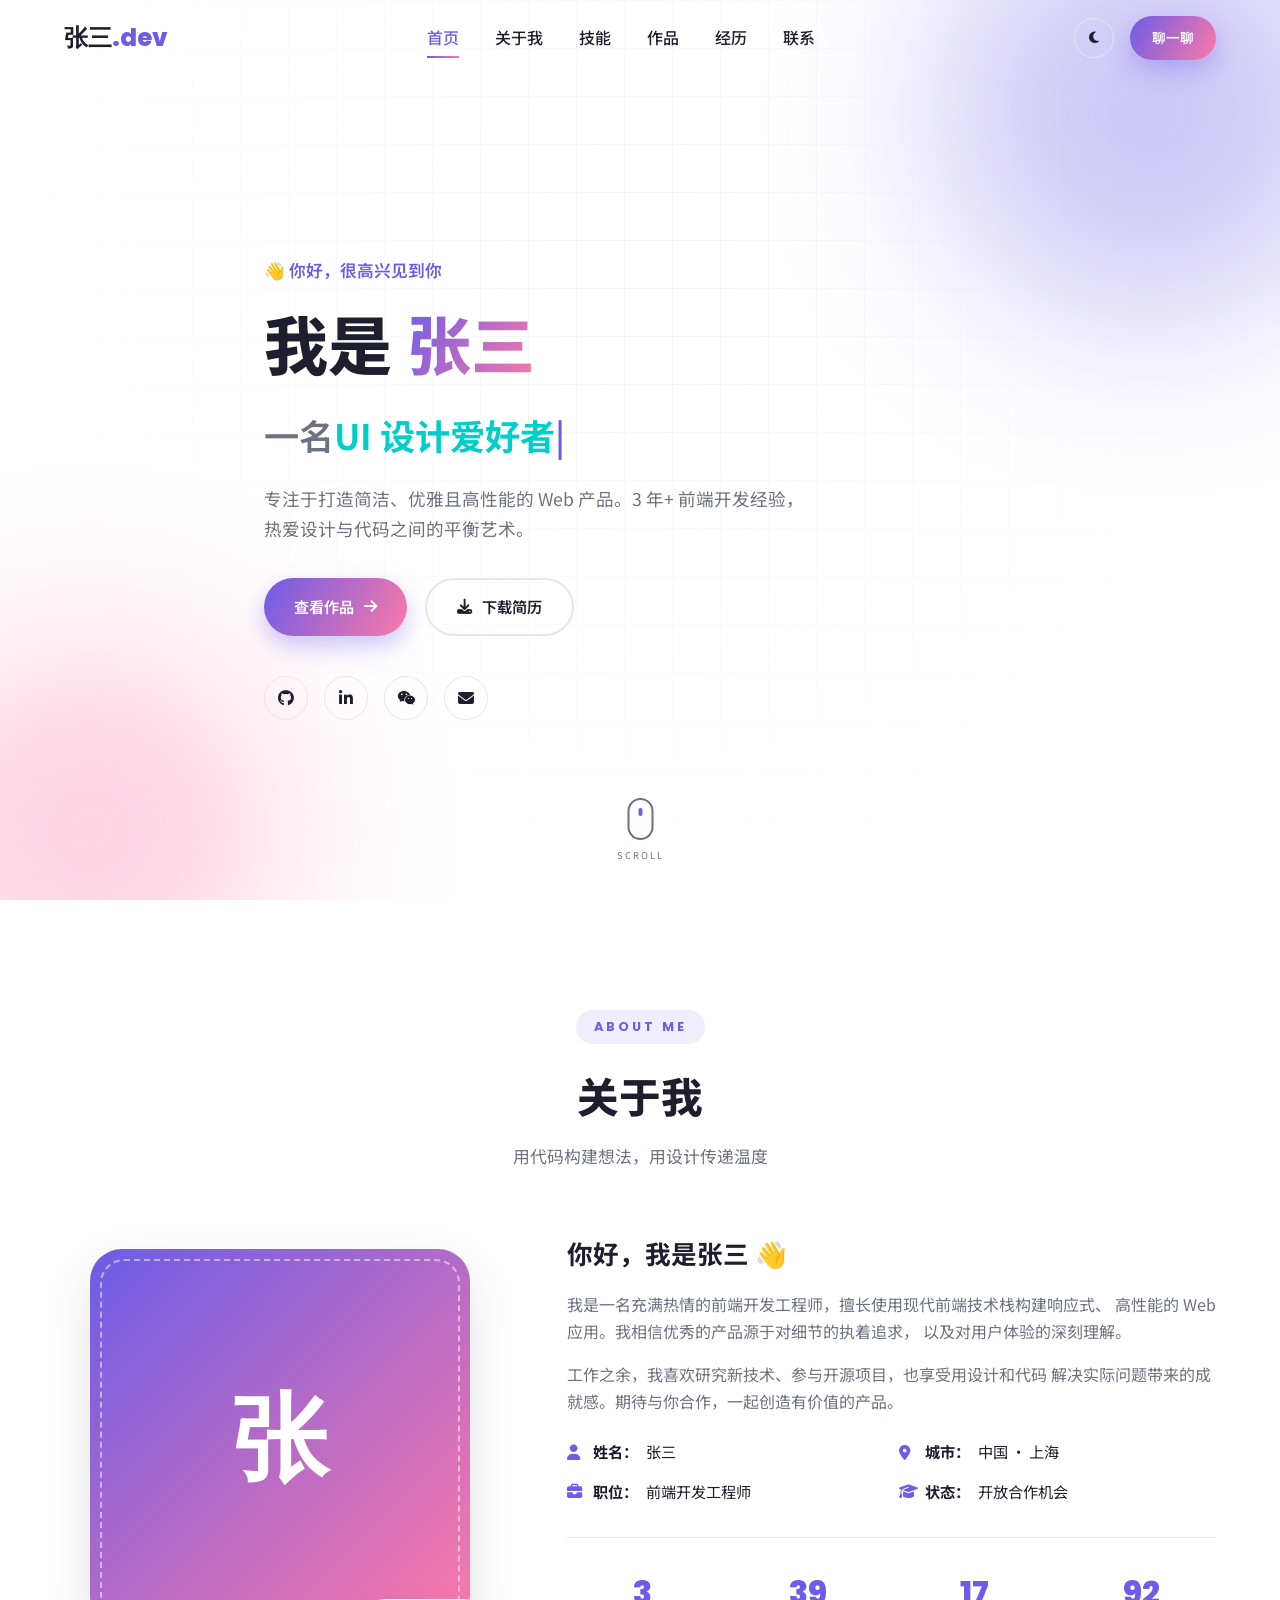
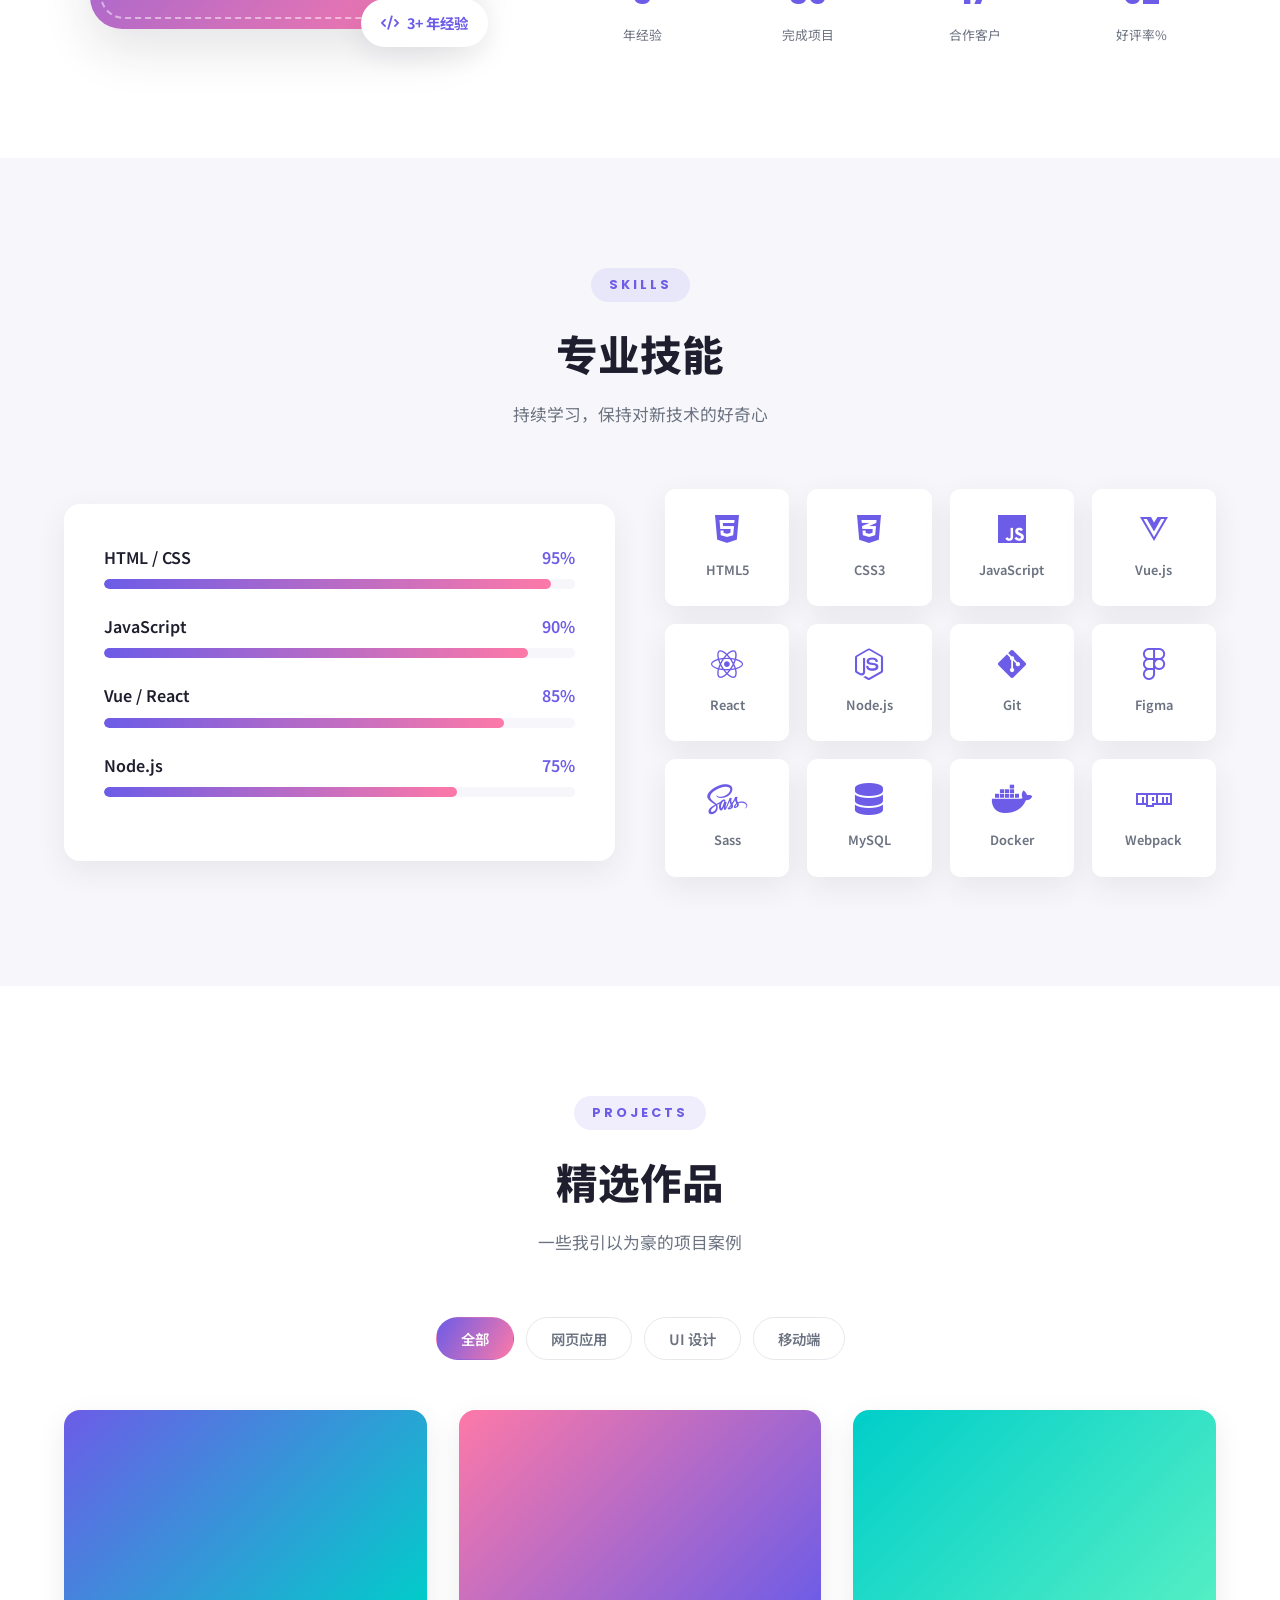
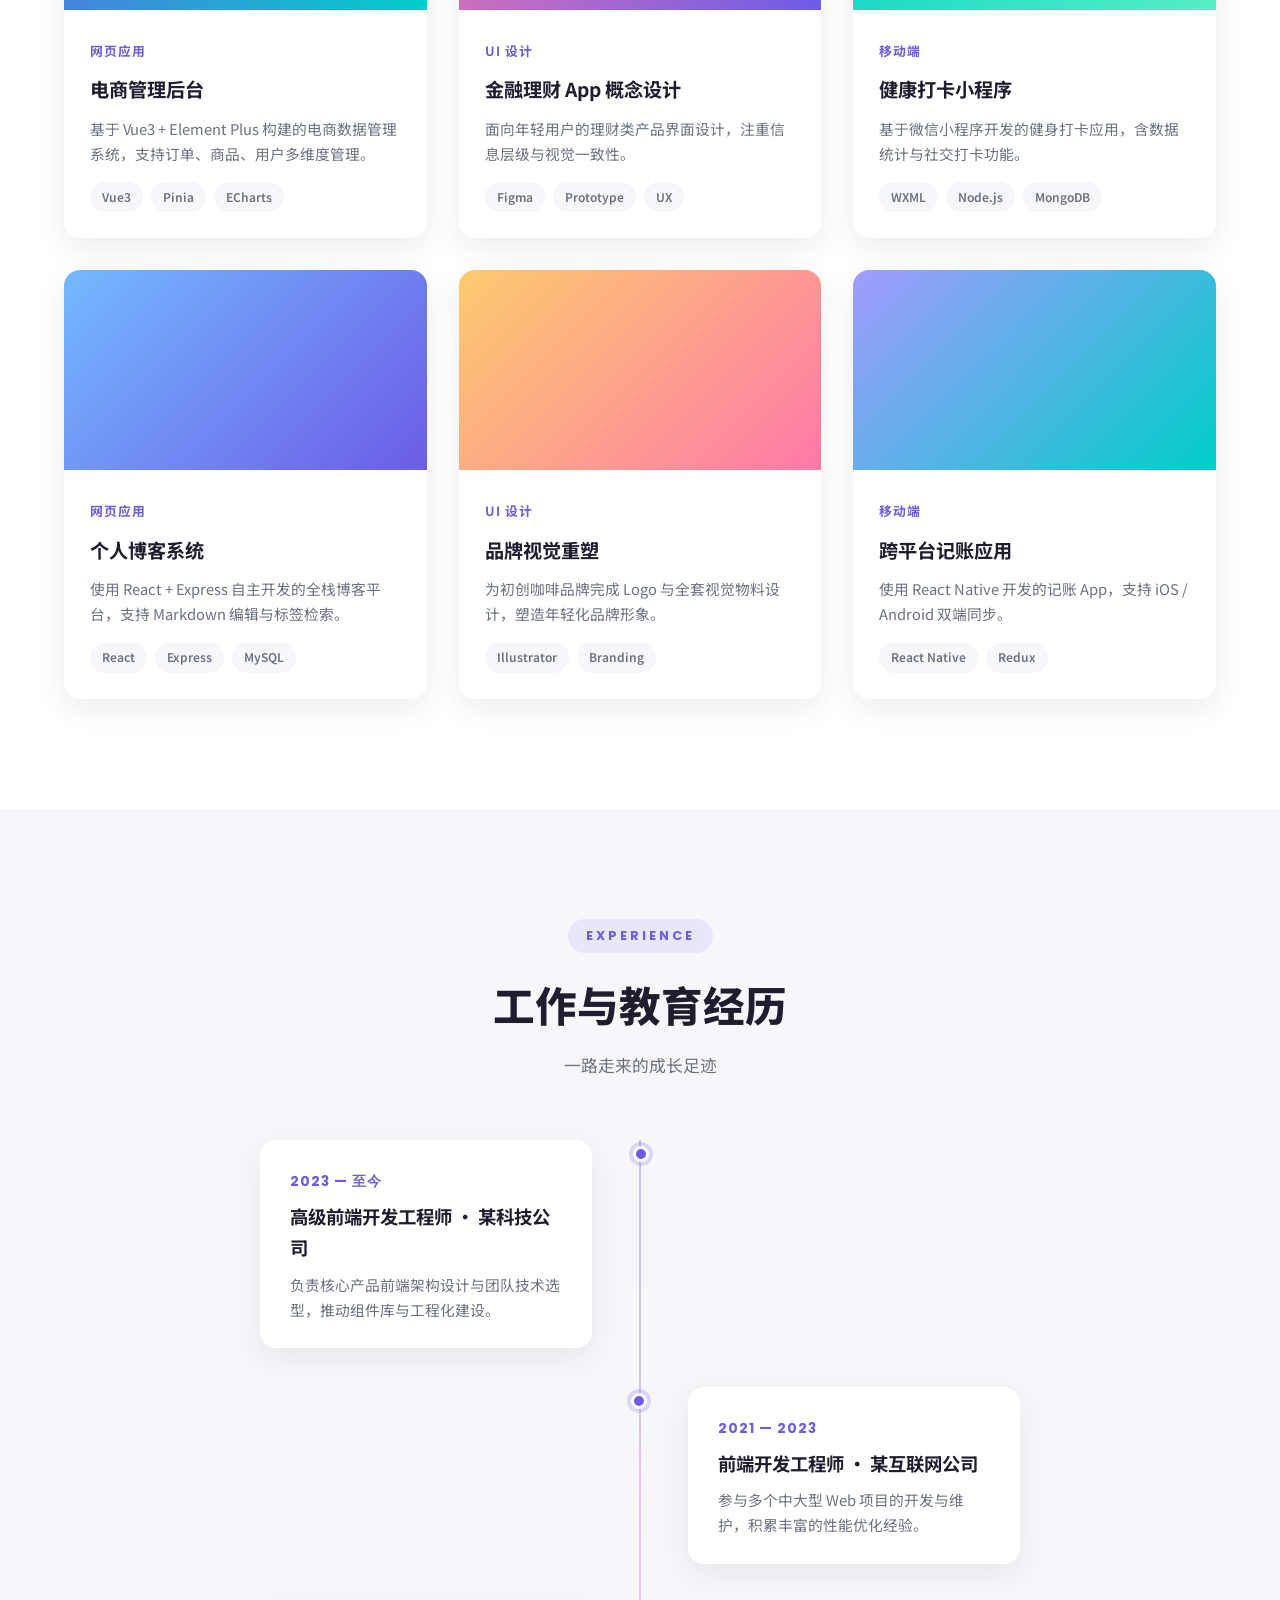
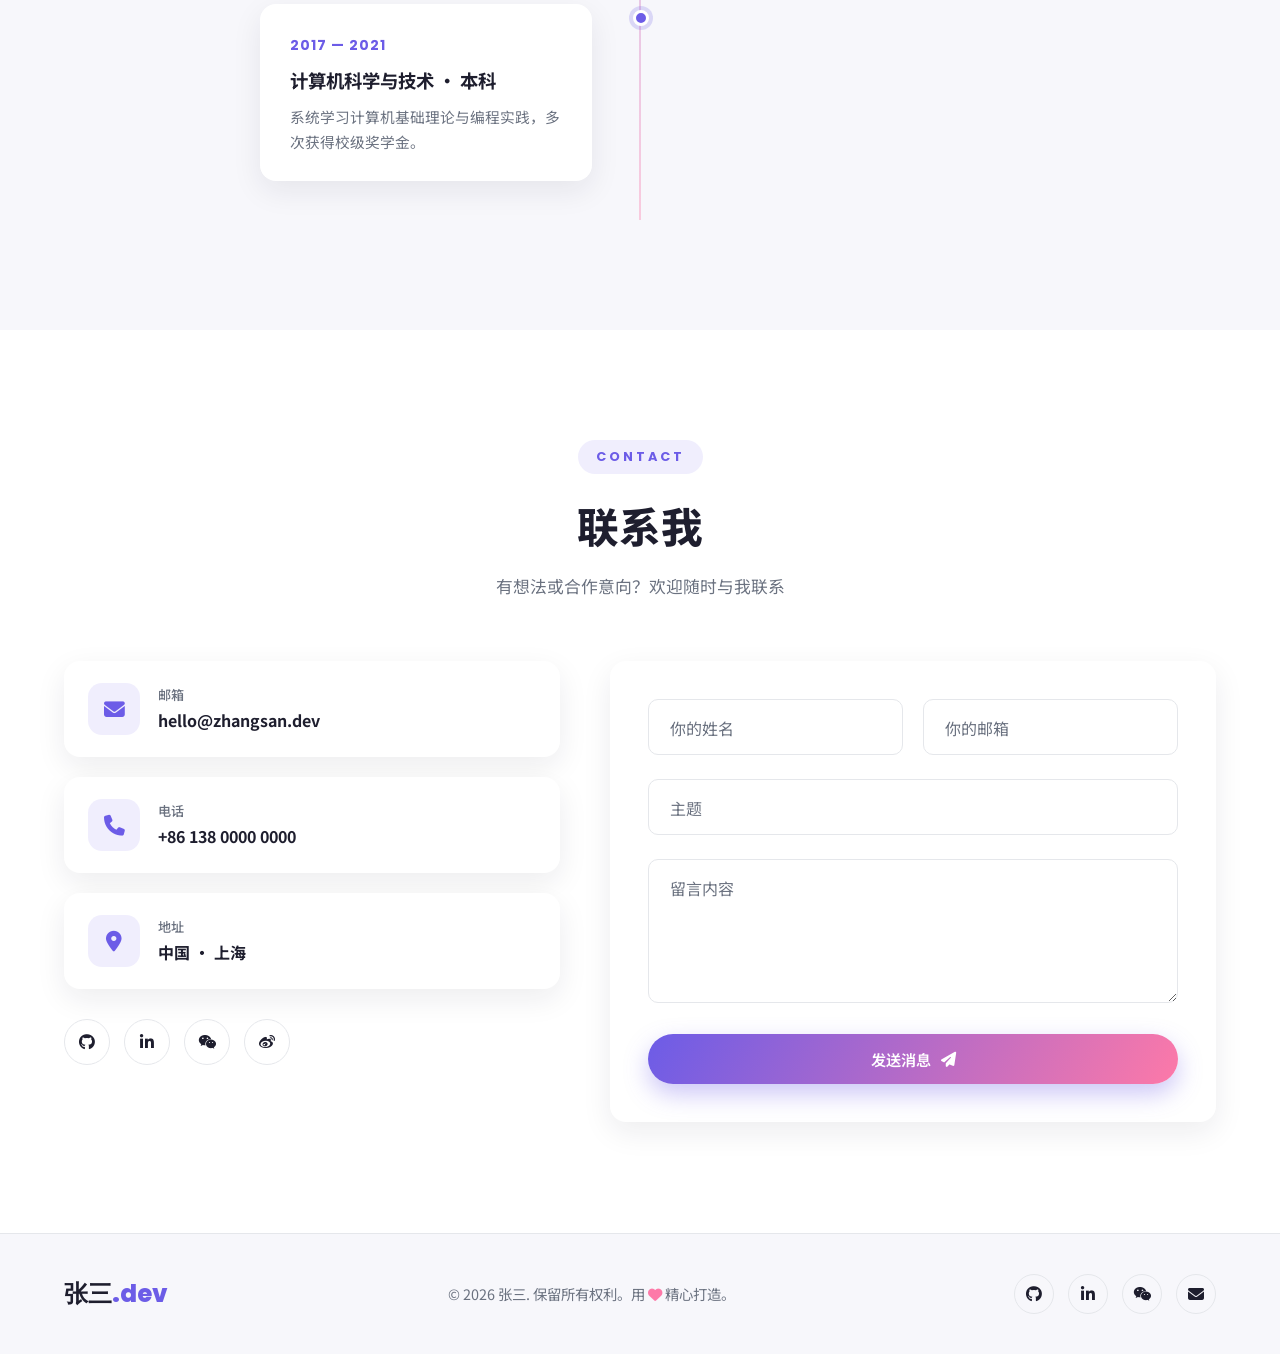
==== commit e743955b: "feat: 作品卡片懒加载级联入场动画（进入视口后按序显现）" ====
--- a/index.html
+++ b/index.html
@@ -177,7 +177,7 @@
     </div>
     <div class="projects-grid" id="projectsGrid">
 
-      <article class="project-card reveal-up" data-cat="web" style="--delay:0.05s">
+      <article class="project-card lazy-card" data-cat="web">
         <div class="project-thumb thumb-1">
           <div class="project-overlay">
             <a href="#" aria-label="预览"><i class="fa-solid fa-eye"></i></a>
@@ -192,7 +192,7 @@
         </div>
       </article>
 
-      <article class="project-card reveal-up" data-cat="ui" style="--delay:0.1s">
+      <article class="project-card lazy-card" data-cat="ui">
         <div class="project-thumb thumb-2">
           <div class="project-overlay">
             <a href="#" aria-label="预览"><i class="fa-solid fa-eye"></i></a>
@@ -207,7 +207,7 @@
         </div>
       </article>
 
-      <article class="project-card reveal-up" data-cat="mobile" style="--delay:0.15s">
+      <article class="project-card lazy-card" data-cat="mobile">
         <div class="project-thumb thumb-3">
           <div class="project-overlay">
             <a href="#" aria-label="预览"><i class="fa-solid fa-eye"></i></a>
@@ -222,7 +222,7 @@
         </div>
       </article>
 
-      <article class="project-card reveal-up" data-cat="web" style="--delay:0.2s">
+      <article class="project-card lazy-card" data-cat="web">
         <div class="project-thumb thumb-4">
           <div class="project-overlay">
             <a href="#" aria-label="预览"><i class="fa-solid fa-eye"></i></a>
@@ -237,7 +237,7 @@
         </div>
       </article>
 
-      <article class="project-card reveal-up" data-cat="ui" style="--delay:0.25s">
+      <article class="project-card lazy-card" data-cat="ui">
         <div class="project-thumb thumb-5">
           <div class="project-overlay">
             <a href="#" aria-label="预览"><i class="fa-solid fa-eye"></i></a>
@@ -252,7 +252,7 @@
         </div>
       </article>
 
-      <article class="project-card reveal-up" data-cat="mobile" style="--delay:0.3s">
+      <article class="project-card lazy-card" data-cat="mobile">
         <div class="project-thumb thumb-6">
           <div class="project-overlay">
             <a href="#" aria-label="预览"><i class="fa-solid fa-eye"></i></a>
--- a/css/style.css
+++ b/css/style.css
@@ -524,6 +524,16 @@
 }
 .project-card:hover { transform: translateY(-10px); box-shadow: var(--shadow-lg); }
 .project-card.hide { display: none; }
+/* 作品卡片懒加载：进入视口后级联入场（播放状态由 JS 控制） */
+@keyframes cardIn {
+  from { opacity: 0; transform: translateY(36px) scale(0.96); }
+  to { opacity: 1; transform: none; }
+}
+.js .lazy-card {
+  animation: cardIn 0.65s cubic-bezier(0.65, 0, 0.35, 1) backwards;
+  animation-play-state: paused;
+}
+.lazy-card.lazy-in { animation-play-state: running; }
 .project-thumb {
   position: relative;
   height: 200px;
@@ -822,6 +832,7 @@
   .js .reveal-up,
   .js .reveal-left,
   .js .reveal-right { opacity: 1; transform: none; transition: none; }
+  .js .lazy-card { animation: none; opacity: 1; transform: none; }
   .blob, .cursor-blink, .scroll-indicator span::before,
   .avatar-circle::before, .wave, .loader-logo { animation: none; }
 }
